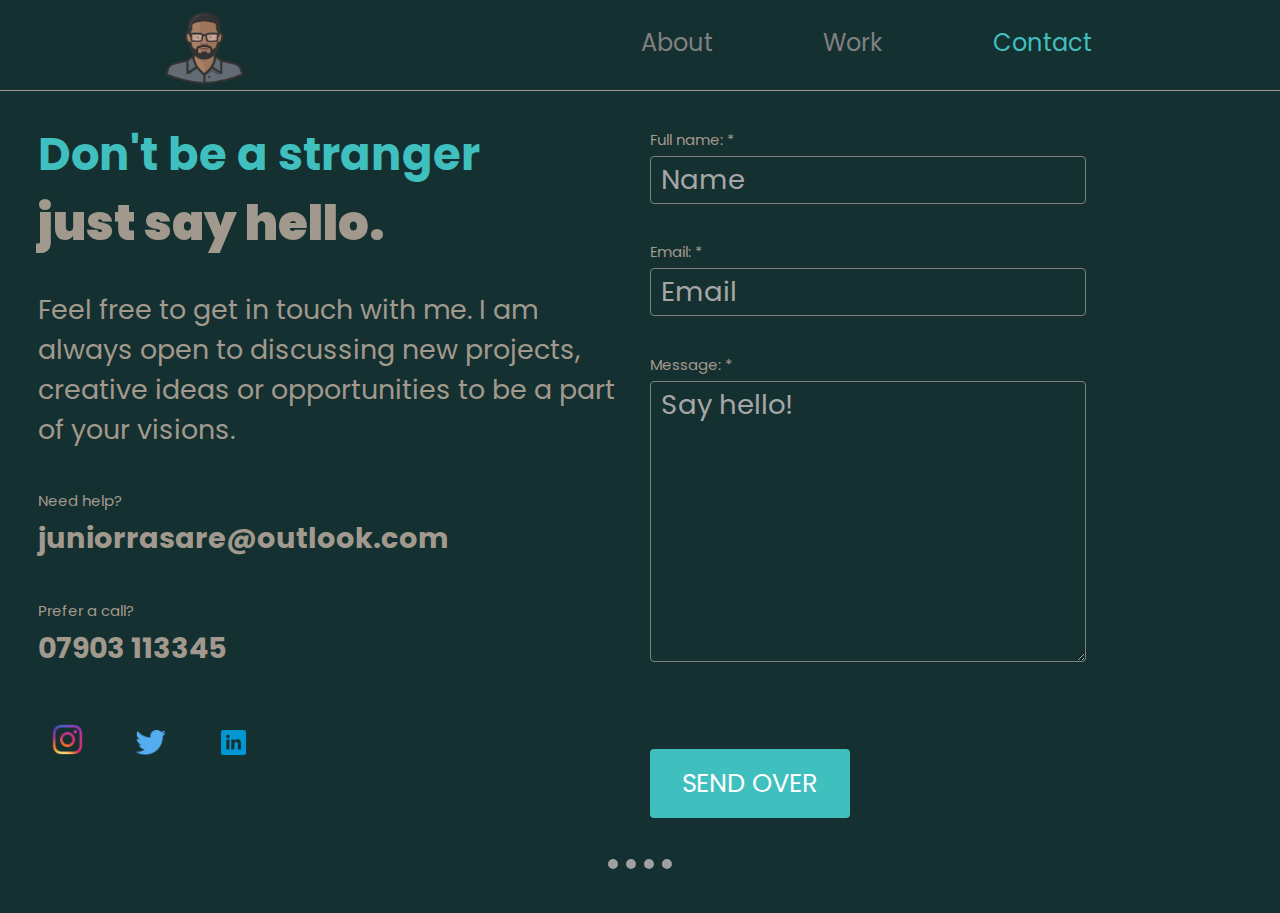
==== contact-me.html @ 24a04139 "initial commit" ====
<!DOCTYPE html>
<html lang="en">
<head>
    <meta charset="UTF-8">
    <meta name="viewport" content="width=device-width, initial-scale=1.0">
    <title>Junior Asare</title>
    <link rel="stylesheet" href="Style/styles.css">
    <link rel="stylesheet" href="https://cdnjs.cloudflare.com/ajax/libs/font-awesome/4.7.0/css/font-awesome.min.css">
    <link rel="shortcut icon" type="image/x-icon" href="Images/person-icon.png">

</head>
    <body>
        <div class="navigation">
            <div class="topnav">
                
                <img src="Images/person-icon.png" alt="person-icon">
                <a href="javascript:void(0);" class="icon" onclick="myFunction()">
                    <i class="fa fa-bars"></i>
                  </a>
                <a class="active" href="contact-me.html">Contact</a>
                <a href="work.html">Work</a>
                <a href="index.html">About</a>


            </div>
        </div>
        
        
    

        <div class="row">
            <div class="colL">
                <div class="header">
                    <h1>
                        Don't be a stranger
                        <br>
                        <strong>just say hello.</strong>
                    </h1>
                </div>
                
                <div class="left-side" style="font-size: 120%;">
                    <p>Feel free to get in touch with me. I am always open to discussing new projects, creative ideas or opportunities to be a part of your visions.</p>
                    <p>
                        <label>Need help?</label>
                        <br>
                        <strong>juniorrasare@outlook.com</strong>
                    </p>
                    <p>
                        <label>Prefer a call?</label>
                        <br>
                        <strong>07903 113345</strong>
                    </p>
                    <div class="social-menu">
                        <ul> 
                            <li><a href="https://www.instagram.com/juniorasaree/"><img src="Images/Instagram-Logo.png" height="45px" style="margin-top: -100px; transform:scale(.65)"></a></li> <!-- instead download images of these icons -->
                            <li><a href="https://twitter.com/juniorasaree"><img src="Images/Twitter-Logo.png" height="45px" style="margin-top: -6px;"></a></li>
                            <li><a href="https://www.linkedin.com/in/daniel-asare-1728a8195/"><img src="Images/Linked-In.png" height="45px" style="margin-top: -6px;"></a></li>
                        </ul>
                    </div>
                </div>
            </div>

            <div class="colR">
                
                <div class="right-side">
                    <form action="https://formspree.io/juniorasaree@gmail.com" method="POST">
                        <p>
                            <label>Full name: *</label> <br>
                            <input type="text" id="name" name="name" value="" placeholder="Name" size="34" required>
                            
                        </p>
                        <p>
                            <label>Email: *</label> <br>
                            <input type="email" id="email" name="email" value="" placeholder="Email" size="40" required>
                        </p>
                        <p>
                            <label>Message: *</label> <br>
                            <textarea id="message" name="message" placeholder="Say hello!" required></textarea>
                        
                        </p>

                        <button class="button" id="submit">SEND OVER</button>
                    </form>
                </div>
                <br>
                
            </div>
        </div>

        <hr>
        <br>
        <script>
            function myFunction() {
                var x = document.getElementById("myTopnav");
                
                if (x.className === "topnav") {
                x.className += " responsive";
                } 
                
                else {
                x.className = "topnav";
                }
            }
        </script>
    </body>

</html>
---- Style/styles.css ----
@import url('https://fonts.googleapis.com/css2?family=Poppins:wght@300&display=swap');

*{
    font-family: 'Poppins', sans-serif; 
    font-size: 107%;

    text-decoration: none;

    color: #A1998D;
}

body{ /*This is for the body tag in html*/
    background-color: #153030; /*this is for the background colour*/
    overflow-x: hidden;
}

hr{
    border-color: #A0A0A0;
    border-style: dotted none none;
    border-width: 10px;
    width: 5%; /*adjusts the width of the line*/
}


h3{
    color: #66bfbf;
}

h1{
    color: #40bfbf;
    font-size: 200%;
}

body .text{
    height: 150px;
    width: 60%;
    display: inline-block;
    vertical-align: middle;
    text-align: left;
}

body .text img{
    padding: 75px;
}

body .bottom-text{
    height: 100px;
    width: 40%;
    display: inline-block;
    vertical-align: middle;
    font-size: 120%;
}

.introduction{
    margin-right: 450px;
    margin-left: 150px;
    margin-top: 0px;
    height: 115vh;
}

.background-image{
    position: absolute;
    width: 130vw;
    margin-left: -30%;
    opacity: .5;
    z-index: -1;
    margin-top: -250px;
}

body .introduction .introduction-text{
    font-size: 300%;
}

body .introduction button{
    margin-top: 50px;
}

body .about-me{
    margin-left: 100px;
    height: 100vh;    
}

body .about-me li{
    margin-left: 1000px;
}

body .about-me li{
    list-style: none;
}

.button{
    background-color: #40BFBF;
    border: none;
    color: white;
    cursor: pointer;
    padding: 15px 32px;
    text-align: center;
    text-decoration: none;
    display: inline-block;
    border-radius: 4px;
    transition: .6s;
    margin-top: 50px;
}

.button:hover{
    transform: scaleY(1.2);
    transition: .6s;
}

input{
    padding: 2px 10px;    
    border-radius: 4px;
    width: 70%;
    color: #A1998D;
    border: 1px solid grey;
    background-color: #153030;
}

input::placeholder, textarea::placeholder{
    color: #a6a6a6;
}


textarea{
    padding: 2px 10px;
    border-radius: 4px;
    width: 70%;
    height: 275px;
    color: #A1998D;
    border: 1px solid grey;
    background-color: #153030;
}

.main_body{
    padding-left: 30px;
}

.row{
    display: grid;
    grid-template-columns: 1fr 1fr;
    grid-gap: 20px;
}

.colL{
    margin-left: 30px;
}

.colR{
    margin-right: 30px;
}

label{
    font-size: 15px;
}

/* NAVIGATION BAR */

.navigation{
    border-bottom: 1px solid #A1998D;
    border-width: 100%;
    background-color: #153030;
    width: 100vw;
    margin-left: -8px;
    margin-top: -8px;
}

.topnav {
    overflow: hidden;
    margin-right: 10%;
    margin-left: 12.5%;
}
  
.topnav a {
    float: right;
    color: grey;
    text-align: center;
    padding: 0px 50px;
    margin-right: 10px;
    text-decoration: none;
    font-size: 24px;
    vertical-align: middle;
    margin-top: 25px;
    transition: .6s;
}

.topnav img{
    float: left;
    height: 90px;
    top: 0;
    bottom: 0;
}

.topnav a:hover {
    color: #88D7D7;
    transform: scale(1.2);
    transition: .6s;
}

.topnav a.active {
    color: #40bfbf;
}

.project-section{
    height: 150vh;
    width: 99.244vw;
    margin-left: -10px;
    color: white;
}

.col img{
    padding: 50px;
}

.col{
    border-style: none;
}

.social-menu ul{
    position: absolute;
    left: -1%;
    display: flex;
    transform:translate(-50%, -5);
}

.social-menu ul li{
    list-style: none;
    margin: 0 15px;
    vertical-align: bottom;
}

.social-menu ul li a{
    position: relative;
    display: block;
    width: 50px;
    border-radius: 50%;
    transition: .6s;
    margin-left: 3px;
}

.social-menu ul li a:hover{
    transform: translate(0, -10px);
    transform: scale(1.1);
}

.professional-skills .text{
    font-size: 120%;
}


/* Hide the link that should open and close the topnav on small screens */
.topnav .icon {
    display: none;
}

/* When the screen is less than 600 pixels wide, hide all links, except for the first one ("Home"). Show the link that contains should open and close the topnav (.icon) */
@media screen and (max-width: 975px) {
    .topnav a:not(:first-child) {display: none;}
    .topnav a.icon {
      float: right;
      display: block;
    }
  }
  
  /* The "responsive" class is added to the topnav with JavaScript when the user clicks on the icon. This class makes the topnav look good on small screens (display the links vertically instead of horizontally) */
  @media screen and (max-width: 975px) {
    .topnav.responsive {position: relative;}
    .topnav.responsive a.icon {
      position: absolute;
      right: 0;
      top: 0;
    }
    .topnav.responsive a {
      float: none;
      display: block;
      text-align: left;
    }
  }
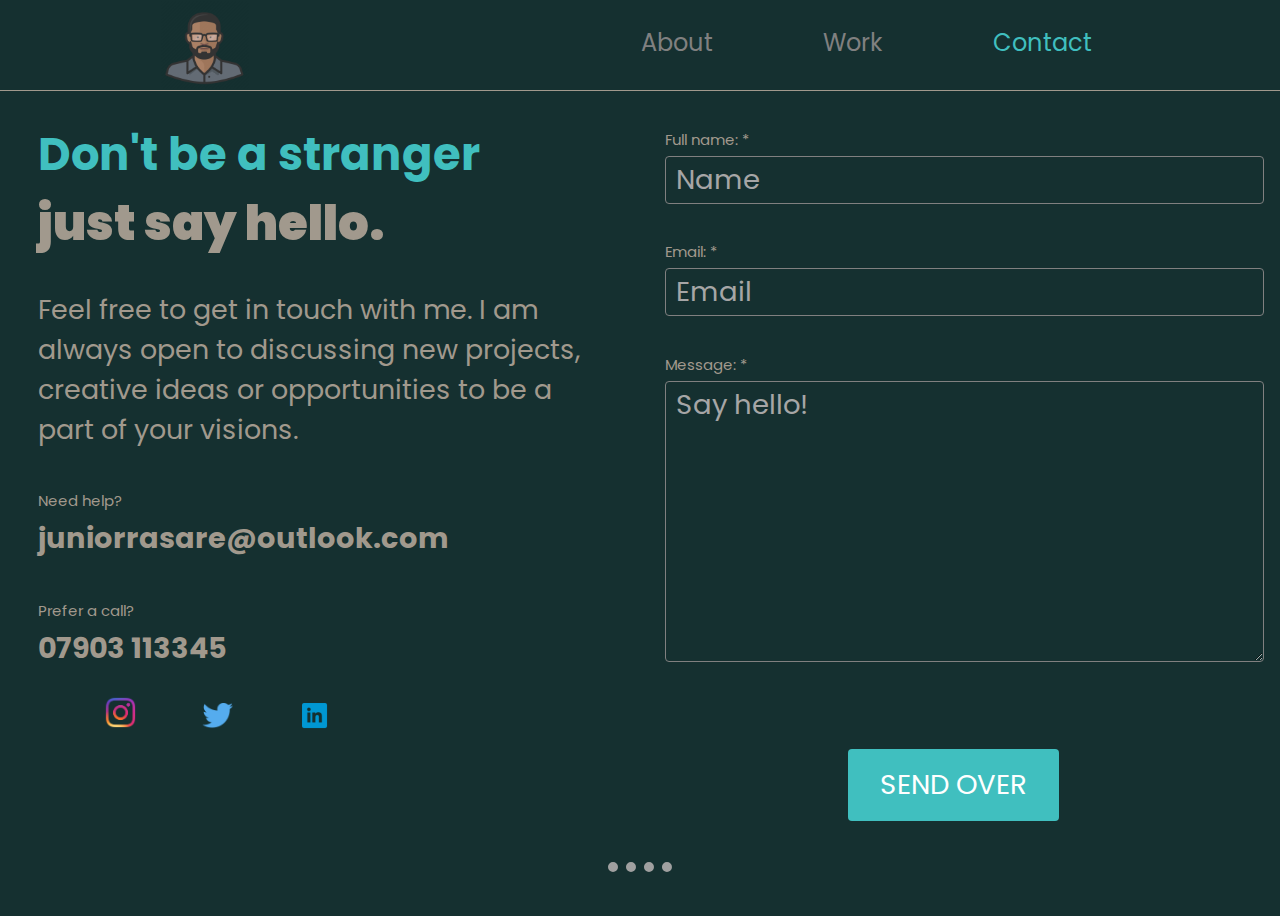
==== commit ac75b573: "dynamic contact me page" ====
--- a/contact-me.html
+++ b/contact-me.html
@@ -17,9 +17,11 @@
                 <a href="javascript:void(0);" class="icon" onclick="myFunction()">
                     <i class="fa fa-bars"></i>
                   </a>
-                <a class="active" href="contact-me.html">Contact</a>
-                <a href="work.html">Work</a>
-                <a href="index.html">About</a>
+                <div id="dropdownMenu">
+                    <a class="active" href="contact-me.html">Contact</a>
+                    <a href="work.html">Work</a>
+                    <a href="index.html">About</a>
+                </div>
 
 
             </div>
@@ -79,7 +81,7 @@
                         
                         </p>
 
-                        <button class="button" id="submit">SEND OVER</button>
+                        <center><button class="button" id="submit">SEND OVER</button></center>
                     </form>
                 </div>
                 <br>
@@ -91,14 +93,14 @@
         <br>
         <script>
             function myFunction() {
-                var x = document.getElementById("myTopnav");
-                
+                var x = document.getElementById("dropdownMenu");
+
                 if (x.className === "topnav") {
-                x.className += " responsive";
+                    x.className += " responsive";
                 } 
                 
                 else {
-                x.className = "topnav";
+                    x.className = "topnav";
                 }
             }
         </script>
--- a/Style/styles.css
+++ b/Style/styles.css
@@ -110,7 +110,7 @@
 input{
     padding: 2px 10px;    
     border-radius: 4px;
-    width: 70%;
+    width: 100%;
     color: #A1998D;
     border: 1px solid grey;
     background-color: #153030;
@@ -124,7 +124,7 @@
 textarea{
     padding: 2px 10px;
     border-radius: 4px;
-    width: 70%;
+    width: 100%;
     height: 275px;
     color: #A1998D;
     border: 1px solid grey;
@@ -137,16 +137,23 @@
 
 .row{
     display: grid;
-    grid-template-columns: 1fr 1fr;
     grid-gap: 20px;
 }
 
 .colL{
-    margin-left: 30px;
+    margin-left: 5%;
 }
 
 .colR{
     margin-right: 30px;
+}
+
+@media (min-width: 1000px) {
+    .row {
+        grid-template-columns: repeat(2, 1fr);
+        grid-gap: 50px;
+    }
+    
 }
 
 label{
@@ -162,6 +169,8 @@
     width: 100vw;
     margin-left: -8px;
     margin-top: -8px;
+    /*position: fixed;*/
+    z-index: 1000;
 }
 
 .topnav {
@@ -216,15 +225,15 @@
 }
 
 .social-menu ul{
-    position: absolute;
+    position: relative;
     left: -1%;
     display: flex;
-    transform:translate(-50%, -5);
+    transform:translate(-50%, -1);
 }
 
 .social-menu ul li{
     list-style: none;
-    margin: 0 15px;
+    margin: 0 22px;
     vertical-align: bottom;
 }
 
@@ -254,16 +263,19 @@
 
 /* When the screen is less than 600 pixels wide, hide all links, except for the first one ("Home"). Show the link that contains should open and close the topnav (.icon) */
 @media screen and (max-width: 975px) {
-    .topnav a:not(:first-child) {display: none;}
+    .topnav a{display: none;}
     .topnav a.icon {
       float: right;
       display: block;
     }
-  }
+}
   
-  /* The "responsive" class is added to the topnav with JavaScript when the user clicks on the icon. This class makes the topnav look good on small screens (display the links vertically instead of horizontally) */
-  @media screen and (max-width: 975px) {
-    .topnav.responsive {position: relative;}
+/* The "responsive" class is added to the topnav with JavaScript when the user clicks on the icon. This class makes the topnav look good on small screens (display the links vertically instead of horizontally) */
+@media screen and (max-width: 975px) {
+    .topnav.responsive {
+        position: relative;
+        margin-top: 75px;
+    }
     .topnav.responsive a.icon {
       position: absolute;
       right: 0;
@@ -273,5 +285,6 @@
       float: none;
       display: block;
       text-align: left;
-    }
-  }+      
+    }
+}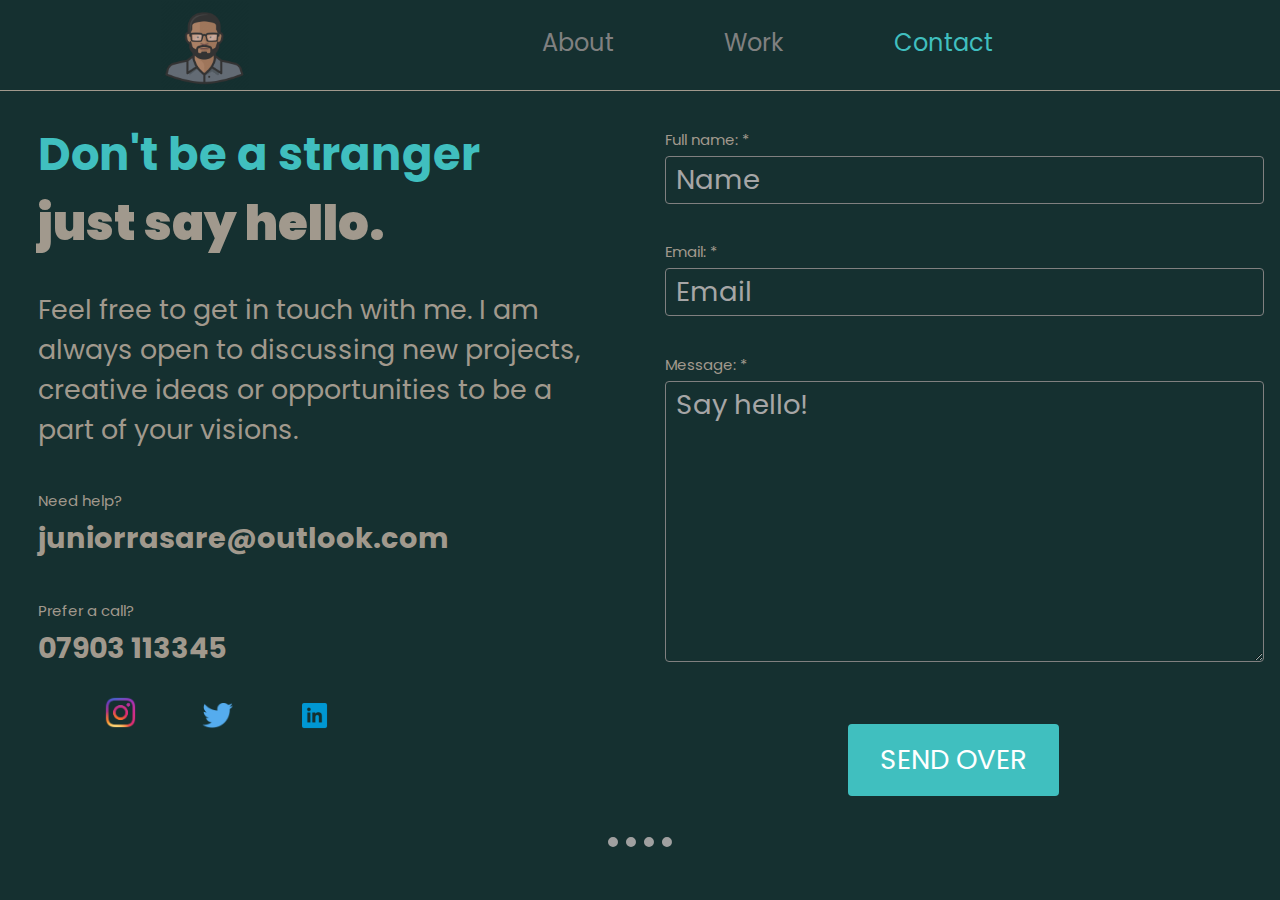
==== commit ac2dd255: "nav bars added + dynamic work page" ====
--- a/contact-me.html
+++ b/contact-me.html
@@ -17,7 +17,7 @@
                 <a href="javascript:void(0);" class="icon" onclick="myFunction()">
                     <i class="fa fa-bars"></i>
                   </a>
-                <div id="dropdownMenu">
+                <div id="dropdownMenu" class="topnav">
                     <a class="active" href="contact-me.html">Contact</a>
                     <a href="work.html">Work</a>
                     <a href="index.html">About</a>
--- a/Style/styles.css
+++ b/Style/styles.css
@@ -45,10 +45,22 @@
 
 body .bottom-text{
     height: 100px;
-    width: 40%;
-    display: inline-block;
-    vertical-align: middle;
-    font-size: 120%;
+    width: 60%;
+    display: block;
+    margin-bottom: 5%;
+}
+
+.bottom-text h1{
+    font-size: 150%;
+    padding: 5%;
+}
+
+.bottom-text h3{
+    font-size: 107%;
+}
+
+.bottom-text p{
+    font-size: 90%;
 }
 
 .introduction{
@@ -99,7 +111,7 @@
     display: inline-block;
     border-radius: 4px;
     transition: .6s;
-    margin-top: 50px;
+    margin-top: 25px;
 }
 
 .button:hover{
@@ -210,10 +222,45 @@
 }
 
 .project-section{
-    height: 150vh;
-    width: 99.244vw;
+    height: 120vh;
     margin-left: -10px;
     color: white;
+    padding-bottom: 5%;
+    overflow-y: auto;
+}
+
+@media screen and (min-width: 770px) {
+    .project-section{
+        height: 110vh;
+    }
+}
+
+@media screen and (min-width: 900px) {
+    .project-section{
+        height: 100vh;
+    }
+}
+
+.project-section img{
+    height: 20vh;
+    width: auto;
+}
+
+.project-section p{
+    text-align: center;
+    padding: 4%;
+    font-size: 100%;
+}
+
+.project-section h1{
+    font-size: 200%;
+    margin-top: 0px;
+}
+
+.project-section h2{
+    text-align: center;
+    color: grey;
+    font-size: 100%;
 }
 
 .col img{
